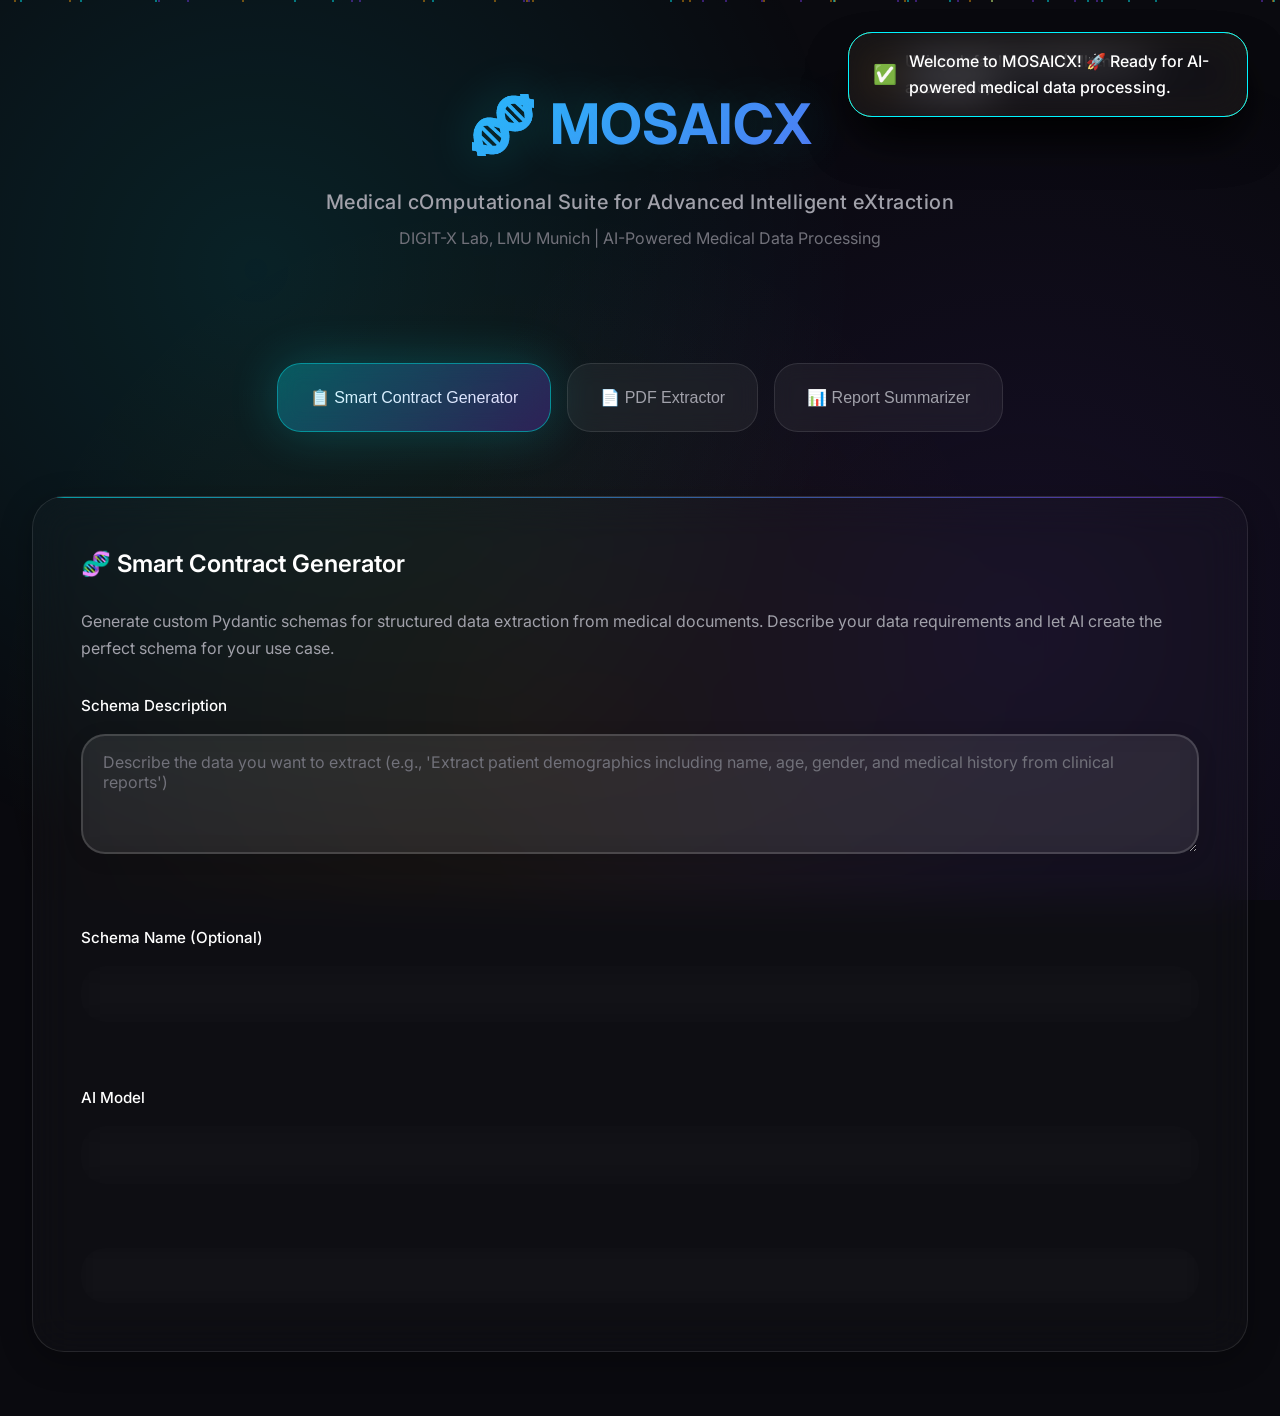
==== webapp/frontend/index.html @ 0a40012f "🚀 MOSAICX v1.1.1 Production Release ✅ Complete codebase cleanup and production readiness - Removed a" ====
<!DOCTYPE html>
<html lang="en">
<head>
    <meta charset="UTF-8">
    <meta name="viewport" content="width=device-width, initial-scale=1.0">
    <title>🧬 MOSAICX - Medical AI Suite</title>
    <link rel="stylesheet" href="style.css?v=1.1.0">
    <link rel="preconnect" href="https://fonts.googleapis.com">
    <link rel="preconnect" href="https://fonts.gstatic.com" crossorigin>
    <link rel="icon" href="data:image/svg+xml,<svg xmlns='http://www.w3.org/2000/svg' viewBox='0 0 100 100'><text y='.9em' font-size='90'>🧬</text></svg>">
</head>
<body>
    <!-- Animated Particles Background -->
    <div class="particles" id="particles"></div>
    
    <div class="container">
        <!-- Header Section -->
        <header class="header">
            <h1 class="logo">🧬 MOSAICX</h1>
            <p class="tagline">Medical cOmputational Suite for Advanced Intelligent eXtraction</p>
            <p class="subtitle">DIGIT-X Lab, LMU Munich | AI-Powered Medical Data Processing</p>
        </header>

        <!-- Navigation Tabs -->
        <nav class="tabs" role="tablist">
            <button class="tab-btn active" onclick="showTab('schema')" role="tab" aria-selected="true" aria-controls="schema-panel">
                📋 Smart Contract Generator
            </button>
            <button class="tab-btn" onclick="showTab('extract')" role="tab" aria-selected="false" aria-controls="extract-panel">
                📄 PDF Extractor
            </button>
            <button class="tab-btn" onclick="showTab('summarize')" role="tab" aria-selected="false" aria-controls="summarize-panel">
                📊 Report Summarizer
            </button>
        </nav>

        <!-- Schema Generator Tab -->
        <div id="schema" class="tab-content active" role="tabpanel" aria-labelledby="schema-tab">
            <div class="card">
                <h2 class="card-title">🧬 Smart Contract Generator</h2>
                <p class="card-description">
                    Generate custom Pydantic schemas for structured data extraction from medical documents. 
                    Describe your data requirements and let AI create the perfect schema for your use case.
                </p>
                
                <form id="schemaForm" class="grid">
                    <div class="form-group">
                        <label for="schemaDescription" class="form-label">Schema Description</label>
                        <textarea 
                            id="schemaDescription" 
                            name="description" 
                            class="form-textarea" 
                            placeholder="Describe the data you want to extract (e.g., 'Extract patient demographics including name, age, gender, and medical history from clinical reports')"
                            required
                        ></textarea>
                    </div>
                    
                    <div class="form-group">
                        <label for="schemaName" class="form-label">Schema Name (Optional)</label>
                        <input 
                            type="text" 
                            id="schemaName" 
                            name="name" 
                            class="form-input" 
                            placeholder="e.g., PatientDemographics, LabResults, etc."
                        >
                    </div>
                    
                    <div class="form-group">
                        <label for="schemaModel" class="form-label">AI Model</label>
                        <select id="schemaModel" name="model" class="form-select" required>
                            <option value="">Loading models...</option>
                        </select>
                    </div>
                    
                    <button type="submit" class="btn">
                        <span>⚡</span> Generate Schema
                    </button>
                </form>
                
                <div id="schemaResults" class="results hidden">
                    <h3 class="card-title">Generated Smart Contract</h3>
                    <div class="result-item">
                        <div class="result-title">Smart Contract Model</div>
                        <pre class="result-content" id="schemaOutput"></pre>
                    </div>
                </div>
            </div>
        </div>

        <!-- PDF Extractor Tab -->
        <div id="extract" class="tab-content" role="tabpanel" aria-labelledby="extract-tab">
            <div class="card">
                <h2 class="card-title">📄 AI-Powered PDF Data Extractor</h2>
                <p class="card-description">
                    Upload PDF documents and extract structured data using AI. Perfect for processing 
                    medical reports, research papers, and clinical documentation with high accuracy.
                </p>
                
                <form id="extractForm" class="grid">
                    <div class="form-group">
                        <label for="extractFiles" class="form-label">Select PDF Files</label>
                        <div class="file-upload">
                            <input 
                                type="file" 
                                id="extractFiles" 
                                name="files" 
                                class="file-upload-input" 
                                multiple 
                                accept=".pdf"
                            >
                            <label for="extractFiles" class="file-upload-label">
                                <span class="file-upload-icon">📁</span>
                                <div>
                                    <div class="file-upload-text">Choose PDF Files</div>
                                    <div style="font-size: 0.875rem; color: var(--text-muted); margin-top: 0.25rem;">
                                        Drag & drop files here or click to browse
                                    </div>
                                </div>
                            </label>
                        </div>
                        <div id="extractFileList" class="mt-sm"></div>
                    </div>
                    
                    <div class="form-group">
                        <label for="extractSchema" class="form-label">Generated Schema</label>
                        <select id="extractSchema" name="schema" class="form-select">
                            <option value="">Select a previously generated schema...</option>
                        </select>
                        <div style="font-size: 0.875rem; color: var(--text-muted); margin-top: 0.25rem;">
                            Choose a schema from your previous generations to extract structured data
                        </div>
                    </div>
                    
                    <div class="form-group">
                        <label for="extractModel" class="form-label">AI Model</label>
                        <select id="extractModel" name="model" class="form-select" required>
                            <option value="">Loading models...</option>
                        </select>
                    </div>
                    
                    <button type="submit" class="btn">
                        <span>🚀</span> Extract Data
                    </button>
                </form>
                
                <div id="extractResults" class="results hidden">
                    <h3 class="card-title">Extraction Results</h3>
                    <div id="extractOutput"></div>
                </div>
            </div>
        </div>

        <!-- Report Summarizer Tab -->
        <div id="summarize" class="tab-content" role="tabpanel" aria-labelledby="summarize-tab">
            <div class="card">
                <h2 class="card-title">📊 Intelligent Report Summarizer</h2>
                <p class="card-description">
                    Upload multiple medical reports and get comprehensive summaries with timeline analysis. 
                    Perfect for tracking patient progress and identifying key medical insights.
                </p>
                
                <form id="summarizeForm" class="grid">
                    <div class="form-group">
                        <label for="summarizeFiles" class="form-label">Select Report Files</label>
                        <div class="file-upload">
                            <input 
                                type="file" 
                                id="summarizeFiles" 
                                name="files" 
                                class="file-upload-input" 
                                multiple 
                                accept=".pdf,.txt,.docx"
                                required
                            >
                            <label for="summarizeFiles" class="file-upload-label">
                                <span class="file-upload-icon">📋</span>
                                <div>
                                    <div class="file-upload-text">Choose Report Files</div>
                                    <div style="font-size: 0.875rem; color: var(--text-muted); margin-top: 0.25rem;">
                                        Supports PDF, TXT, and DOCX formats
                                    </div>
                                </div>
                            </label>
                        </div>
                        <div id="summarizeFileList" class="mt-sm"></div>
                    </div>
                    
                    <div class="form-group">
                        <label for="summarizeModel" class="form-label">AI Model</label>
                        <select id="summarizeModel" name="model" class="form-select" required>
                            <option value="">Loading models...</option>
                        </select>
                    </div>
                    
                    <button type="submit" class="btn">
                        <span>⭐</span> Generate Summary
                    </button>
                </form>
                
                <div id="summarizeResults" class="results hidden">
                    <h3 class="card-title">Summary & Timeline</h3>
                    <div class="grid grid-2">
                        <div class="card">
                            <h4 class="card-title">Overall Summary</h4>
                            <div id="overallSummary" class="result-content"></div>
                        </div>
                        <div class="card">
                            <h4 class="card-title">Medical Timeline</h4>
                            <div id="timelineOutput" class="timeline"></div>
                        </div>
                    </div>
                </div>
            </div>
        </div>
    </div>

    <!-- JavaScript -->
    <script src="app.js?v=1.1.0"></script>
</body>
</html>
---- webapp/frontend/style.css ----
/* MOSAICX - Ultra Modern Frontend from Scratch */
@import url('https://fonts.googleapis.com/css2?family=Inter:ital,wght@0,300;0,400;0,500;0,600;0,700;1,300;1,400;1,500&family=JetBrains+Mono:wght@400;500;600&display=swap');

/* Modern CSS Reset & Base */
* {
    margin: 0;
    padding: 0;
    box-sizing: border-box;
}

:root {
    /* Color Palette - Ethereal Space Theme */
    --bg-primary: #0a0a0f;
    --bg-secondary: #1a1a2e;
    --bg-card: rgba(255, 255, 255, 0.02);
    --bg-glass: rgba(255, 255, 255, 0.05);
    
    /* Accent Colors */
    --accent-primary: #00f5ff;    /* Electric Cyan */
    --accent-secondary: #7c3aed;  /* Deep Purple */
    --accent-tertiary: #f59e0b;   /* Amber Gold */
    
    /* Text Colors */
    --text-primary: #ffffff;
    --text-secondary: #a1a1aa;
    --text-muted: #71717a;
    
    /* Gradients */
    --gradient-primary: linear-gradient(135deg, #00f5ff 0%, #7c3aed 100%);
    --gradient-secondary: linear-gradient(135deg, #7c3aed 0%, #f59e0b 100%);
    --gradient-card: linear-gradient(135deg, rgba(0, 245, 255, 0.1) 0%, rgba(124, 58, 237, 0.1) 100%);
    
    /* Shadows & Effects */
    --shadow-glow: 0 0 50px rgba(0, 245, 255, 0.2);
    --shadow-deep: 0 25px 50px -12px rgba(0, 0, 0, 0.8);
    --shadow-card: 0 8px 32px rgba(0, 0, 0, 0.3);
    
    /* Spacing */
    --space-xs: 0.5rem;
    --space-sm: 1rem;
    --space-md: 1.5rem;
    --space-lg: 2rem;
    --space-xl: 3rem;
    --space-2xl: 4rem;
    
    /* Border Radius */
    --radius-sm: 0.5rem;
    --radius-md: 1rem;
    --radius-lg: 1.5rem;
    --radius-xl: 2rem;
}

/* Animated Background */
body {
    font-family: 'Inter', -apple-system, BlinkMacSystemFont, 'Segoe UI', 'Roboto', 'Oxygen', 'Ubuntu', 'Cantarell', 'Fira Sans', 'Droid Sans', 'Helvetica Neue', sans-serif;
    background: var(--bg-primary);
    color: var(--text-primary);
    min-height: 100vh;
    overflow-x: hidden;
    position: relative;
    line-height: 1.6;
    font-weight: 400;
    -webkit-font-smoothing: antialiased;
    -moz-osx-font-smoothing: grayscale;
}

body::before {
    content: '';
    position: fixed;
    top: 0;
    left: 0;
    width: 100%;
    height: 100%;
    background: 
        radial-gradient(circle at 20% 30%, rgba(0, 245, 255, 0.1) 0%, transparent 50%),
        radial-gradient(circle at 80% 70%, rgba(124, 58, 237, 0.1) 0%, transparent 50%),
        radial-gradient(circle at 40% 80%, rgba(245, 158, 11, 0.05) 0%, transparent 50%);
    z-index: -1;
    animation: backgroundPulse 20s ease-in-out infinite alternate;
}

@keyframes backgroundPulse {
    0% { opacity: 0.3; }
    100% { opacity: 0.7; }
}

/* Floating Particles */
.particles {
    position: fixed;
    top: 0;
    left: 0;
    width: 100%;
    height: 100%;
    pointer-events: none;
    z-index: -1;
}

.particle {
    position: absolute;
    width: 2px;
    height: 2px;
    background: var(--accent-primary);
    border-radius: 50%;
    animation: float 15s linear infinite;
    opacity: 0.6;
}

.particle:nth-child(2n) {
    background: var(--accent-secondary);
    animation-duration: 20s;
}

.particle:nth-child(3n) {
    background: var(--accent-tertiary);
    animation-duration: 25s;
}

@keyframes float {
    0% {
        transform: translateY(100vh) rotate(0deg);
        opacity: 0;
    }
    10% {
        opacity: 0.6;
    }
    90% {
        opacity: 0.6;
    }
    100% {
        transform: translateY(-100px) rotate(360deg);
        opacity: 0;
    }
}

/* Main Container */
.container {
    max-width: 1400px;
    margin: 0 auto;
    padding: var(--space-lg);
    position: relative;
    z-index: 10;
}

/* Header Section */
.header {
    text-align: center;
    margin-bottom: var(--space-2xl);
    padding: var(--space-xl) 0;
}

.logo {
    font-size: 3.5rem;
    font-weight: 700;
    background: var(--gradient-primary);
    background-clip: text;
    -webkit-background-clip: text;
    -webkit-text-fill-color: transparent;
    margin-bottom: var(--space-sm);
    text-shadow: var(--shadow-glow);
    animation: logoGlow 3s ease-in-out infinite alternate;
}

@keyframes logoGlow {
    0% { filter: drop-shadow(0 0 10px rgba(0, 245, 255, 0.3)); }
    100% { filter: drop-shadow(0 0 30px rgba(0, 245, 255, 0.6)); }
}

.tagline {
    font-size: 1.25rem;
    font-weight: 500;
    color: var(--text-secondary);
    margin-bottom: var(--space-xs);
    letter-spacing: 0.5px;
}

.subtitle {
    font-size: 1rem;
    color: var(--text-muted);
    font-weight: 400;
}

/* Navigation Tabs */
.tabs {
    display: flex;
    justify-content: center;
    gap: var(--space-sm);
    margin-bottom: var(--space-2xl);
    flex-wrap: wrap;
}

.tab-btn {
    background: var(--bg-glass);
    border: 1px solid rgba(255, 255, 255, 0.1);
    color: var(--text-secondary);
    padding: var(--space-md) var(--space-lg);
    border-radius: var(--radius-lg);
    font-size: 1rem;
    font-weight: 500;
    cursor: pointer;
    transition: all 0.3s cubic-bezier(0.4, 0, 0.2, 1);
    backdrop-filter: blur(10px);
    position: relative;
    overflow: hidden;
}

.tab-btn::before {
    content: '';
    position: absolute;
    top: 0;
    left: -100%;
    width: 100%;
    height: 100%;
    background: var(--gradient-primary);
    opacity: 0;
    transition: all 0.3s ease;
}

.tab-btn:hover {
    transform: translateY(-2px);
    box-shadow: var(--shadow-card);
    border-color: rgba(0, 245, 255, 0.3);
}

.tab-btn:hover::before {
    left: 0;
    opacity: 0.1;
}

.tab-btn.active {
    background: var(--gradient-card);
    color: var(--text-primary);
    border-color: rgba(0, 245, 255, 0.5);
    box-shadow: var(--shadow-glow);
}

.tab-btn.active::before {
    left: 0;
    opacity: 0.2;
}

/* Tab Content */
.tab-content {
    display: none;
    animation: fadeInUp 0.6s cubic-bezier(0.4, 0, 0.2, 1);
}

.tab-content.active {
    display: block;
}

@keyframes fadeInUp {
    0% {
        opacity: 0;
        transform: translateY(30px);
    }
    100% {
        opacity: 1;
        transform: translateY(0);
    }
}

/* Cards */
.card {
    background: var(--bg-card);
    border: 1px solid rgba(255, 255, 255, 0.1);
    border-radius: var(--radius-xl);
    padding: var(--space-xl);
    backdrop-filter: blur(20px);
    box-shadow: var(--shadow-card);
    position: relative;
    overflow: hidden;
    margin-bottom: var(--space-lg);
}

.card::before {
    content: '';
    position: absolute;
    top: 0;
    left: 0;
    right: 0;
    height: 1px;
    background: var(--gradient-primary);
    opacity: 0.6;
}

.card-title {
    font-size: 1.5rem;
    font-weight: 600;
    margin-bottom: var(--space-md);
    color: var(--text-primary);
}

.card-description {
    color: var(--text-secondary);
    margin-bottom: var(--space-lg);
    line-height: 1.7;
}

/* Form Elements */
.form-group {
    margin-bottom: var(--space-lg);
}

.form-label {
    display: block;
    font-weight: 500;
    margin-bottom: var(--space-sm);
    color: var(--text-primary);
    font-size: 0.95rem;
}

.form-input,
.form-textarea,
.form-select {
    width: 100%;
    padding: 1rem 1.25rem;
    background: rgba(255, 255, 255, 0.08);
    border: 2px solid rgba(255, 255, 255, 0.15);
    border-radius: var(--radius-lg);
    color: var(--text-primary);
    font-size: 1rem;
    font-family: 'Inter', sans-serif;
    font-weight: 400;
    transition: all 0.4s cubic-bezier(0.4, 0, 0.2, 1);
    backdrop-filter: blur(15px);
    box-shadow: 0 4px 20px rgba(0, 0, 0, 0.1);
}

.form-input:focus,
.form-textarea:focus,
.form-select:focus {
    outline: none;
    border-color: var(--accent-primary);
    box-shadow: 0 0 0 3px rgba(0, 245, 255, 0.2), 0 4px 30px rgba(0, 245, 255, 0.1);
    background: rgba(255, 255, 255, 0.12);
    transform: translateY(-1px);
}

.form-input::placeholder,
.form-textarea::placeholder {
    color: var(--text-muted);
}

.form-textarea {
    resize: vertical;
    min-height: 120px;
}

/* File Upload */
.file-upload {
    position: relative;
    display: inline-block;
    width: 100%;
}

.file-upload-input {
    position: absolute;
    opacity: 0;
    width: 100%;
    height: 100%;
    cursor: pointer;
}

.file-upload-label {
    display: flex;
    align-items: center;
    justify-content: center;
    gap: var(--space-sm);
    padding: var(--space-xl);
    background: var(--bg-glass);
    border: 2px dashed rgba(255, 255, 255, 0.3);
    border-radius: var(--radius-lg);
    cursor: pointer;
    transition: all 0.3s ease;
    text-align: center;
}

.file-upload-label:hover {
    border-color: var(--accent-primary);
    background: rgba(0, 245, 255, 0.05);
}

.file-upload-icon {
    font-size: 2rem;
}

.file-upload-text {
    font-weight: 500;
}

/* Buttons */
.btn {
    display: inline-flex;
    align-items: center;
    justify-content: center;
    gap: var(--space-sm);
    padding: 1rem 2rem;
    background: var(--gradient-card);
    color: var(--text-primary);
    border: 1px solid rgba(0, 245, 255, 0.5);
    border-radius: var(--radius-lg);
    font-size: 1.1rem;
    font-weight: 600;
    font-family: 'Inter', sans-serif;
    cursor: pointer;
    transition: all 0.4s cubic-bezier(0.4, 0, 0.2, 1);
    position: relative;
    overflow: hidden;
    text-decoration: none;
    min-width: 200px;
    box-shadow: var(--shadow-glow);
    letter-spacing: 0.5px;
    backdrop-filter: blur(10px);
}

.btn::before {
    content: '';
    position: absolute;
    top: 0;
    left: -100%;
    width: 100%;
    height: 100%;
    background: var(--gradient-primary);
    opacity: 0;
    transition: all 0.3s ease;
}

.btn:hover {
    transform: translateY(-2px);
    box-shadow: var(--shadow-glow);
    border-color: rgba(0, 245, 255, 0.3);
}

.btn:hover::before {
    left: 0;
    opacity: 0.1;
}

.btn:active {
    transform: translateY(-1px) scale(0.98);
    transition: all 0.1s ease;
}

.btn:focus {
    outline: 2px solid rgba(0, 245, 255, 0.5);
    outline-offset: 2px;
}

.btn-secondary {
    background: var(--gradient-secondary);
    box-shadow: 0 4px 20px rgba(124, 58, 237, 0.3);
}

.btn-secondary:hover {
    box-shadow: 0 8px 40px rgba(124, 58, 237, 0.4), 0 0 30px rgba(245, 158, 11, 0.3);
}

.btn-outline {
    background: transparent;
    border: 2px solid rgba(0, 245, 255, 0.5);
    color: var(--text-primary);
    box-shadow: none;
}

.btn-outline:hover {
    background: rgba(255, 255, 255, 0.1);
    border-color: var(--accent-primary);
}

/* Loading States */
.loading {
    display: flex;
    align-items: center;
    gap: var(--space-sm);
    color: var(--text-secondary);
}

.spinner {
    width: 20px;
    height: 20px;
    border: 2px solid rgba(255, 255, 255, 0.2);
    border-top: 2px solid var(--accent-primary);
    border-radius: 50%;
    animation: spin 1s linear infinite;
}

@keyframes spin {
    0% { transform: rotate(0deg); }
    100% { transform: rotate(360deg); }
}

/* Results Display */
.results {
    margin-top: var(--space-lg);
}

.result-item {
    background: rgba(255, 255, 255, 0.03);
    border: 1px solid rgba(255, 255, 255, 0.1);
    border-radius: var(--radius-md);
    padding: var(--space-md);
    margin-bottom: var(--space-md);
}

.result-title {
    font-weight: 600;
    color: var(--accent-primary);
    margin-bottom: var(--space-xs);
}

.result-content {
    color: var(--text-secondary);
    font-family: 'JetBrains Mono', monospace;
    font-size: 0.9rem;
    white-space: pre-wrap;
}

/* Timeline */
.timeline {
    position: relative;
    padding-left: var(--space-lg);
}

.timeline::before {
    content: '';
    position: absolute;
    left: 0;
    top: 0;
    bottom: 0;
    width: 2px;
    background: var(--gradient-primary);
    border-radius: 1px;
}

.timeline-item {
    position: relative;
    margin-bottom: var(--space-lg);
    padding-left: var(--space-lg);
}

.timeline-item::before {
    content: '';
    position: absolute;
    left: -6px;
    top: 0;
    width: 12px;
    height: 12px;
    background: var(--accent-primary);
    border-radius: 50%;
    box-shadow: 0 0 10px rgba(0, 245, 255, 0.5);
}

.timeline-content {
    background: var(--bg-glass);
    border-radius: var(--radius-md);
    padding: var(--space-md);
    backdrop-filter: blur(10px);
}

.timeline-title {
    font-weight: 600;
    color: var(--text-primary);
    margin-bottom: var(--space-xs);
}

.timeline-text {
    color: var(--text-secondary);
    font-size: 0.95rem;
}

/* Grid Layout */
.grid {
    display: grid;
    gap: var(--space-lg);
}

.grid-2 {
    grid-template-columns: repeat(auto-fit, minmax(300px, 1fr));
}

.grid-3 {
    grid-template-columns: repeat(auto-fit, minmax(250px, 1fr));
}

/* Responsive Design */
@media (max-width: 768px) {
    .container {
        padding: var(--space-md);
    }
    
    .logo {
        font-size: 2.5rem;
    }
    
    .tabs {
        flex-direction: column;
        align-items: center;
    }
    
    .tab-btn {
        width: 100%;
        max-width: 300px;
    }
    
    .card {
        padding: var(--space-lg);
    }
    
    .grid-2,
    .grid-3 {
        grid-template-columns: 1fr;
    }
}

/* Utility Classes */
.text-center { text-align: center; }
.text-left { text-align: left; }
.text-right { text-align: right; }

.mt-0 { margin-top: 0; }
.mt-sm { margin-top: var(--space-sm); }
.mt-md { margin-top: var(--space-md); }
.mt-lg { margin-top: var(--space-lg); }

.mb-0 { margin-bottom: 0; }
.mb-sm { margin-bottom: var(--space-sm); }
.mb-md { margin-bottom: var(--space-md); }
.mb-lg { margin-bottom: var(--space-lg); }

.hidden { display: none; }
.visible { display: block; }

/* Accessibility */
.sr-only {
    position: absolute;
    width: 1px;
    height: 1px;
    padding: 0;
    margin: -1px;
    overflow: hidden;
    clip: rect(0, 0, 0, 0);
    white-space: nowrap;
    border: 0;
}

/* Focus Management */
*:focus {
    outline: 2px solid var(--accent-primary);
    outline-offset: 2px;
}

/* Scrollbar Styling */
::-webkit-scrollbar {
    width: 8px;
}

::-webkit-scrollbar-track {
    background: var(--bg-secondary);
}

::-webkit-scrollbar-thumb {
    background: var(--accent-primary);
    border-radius: 4px;
}

::-webkit-scrollbar-thumb:hover {
    background: #00d4ff;
}
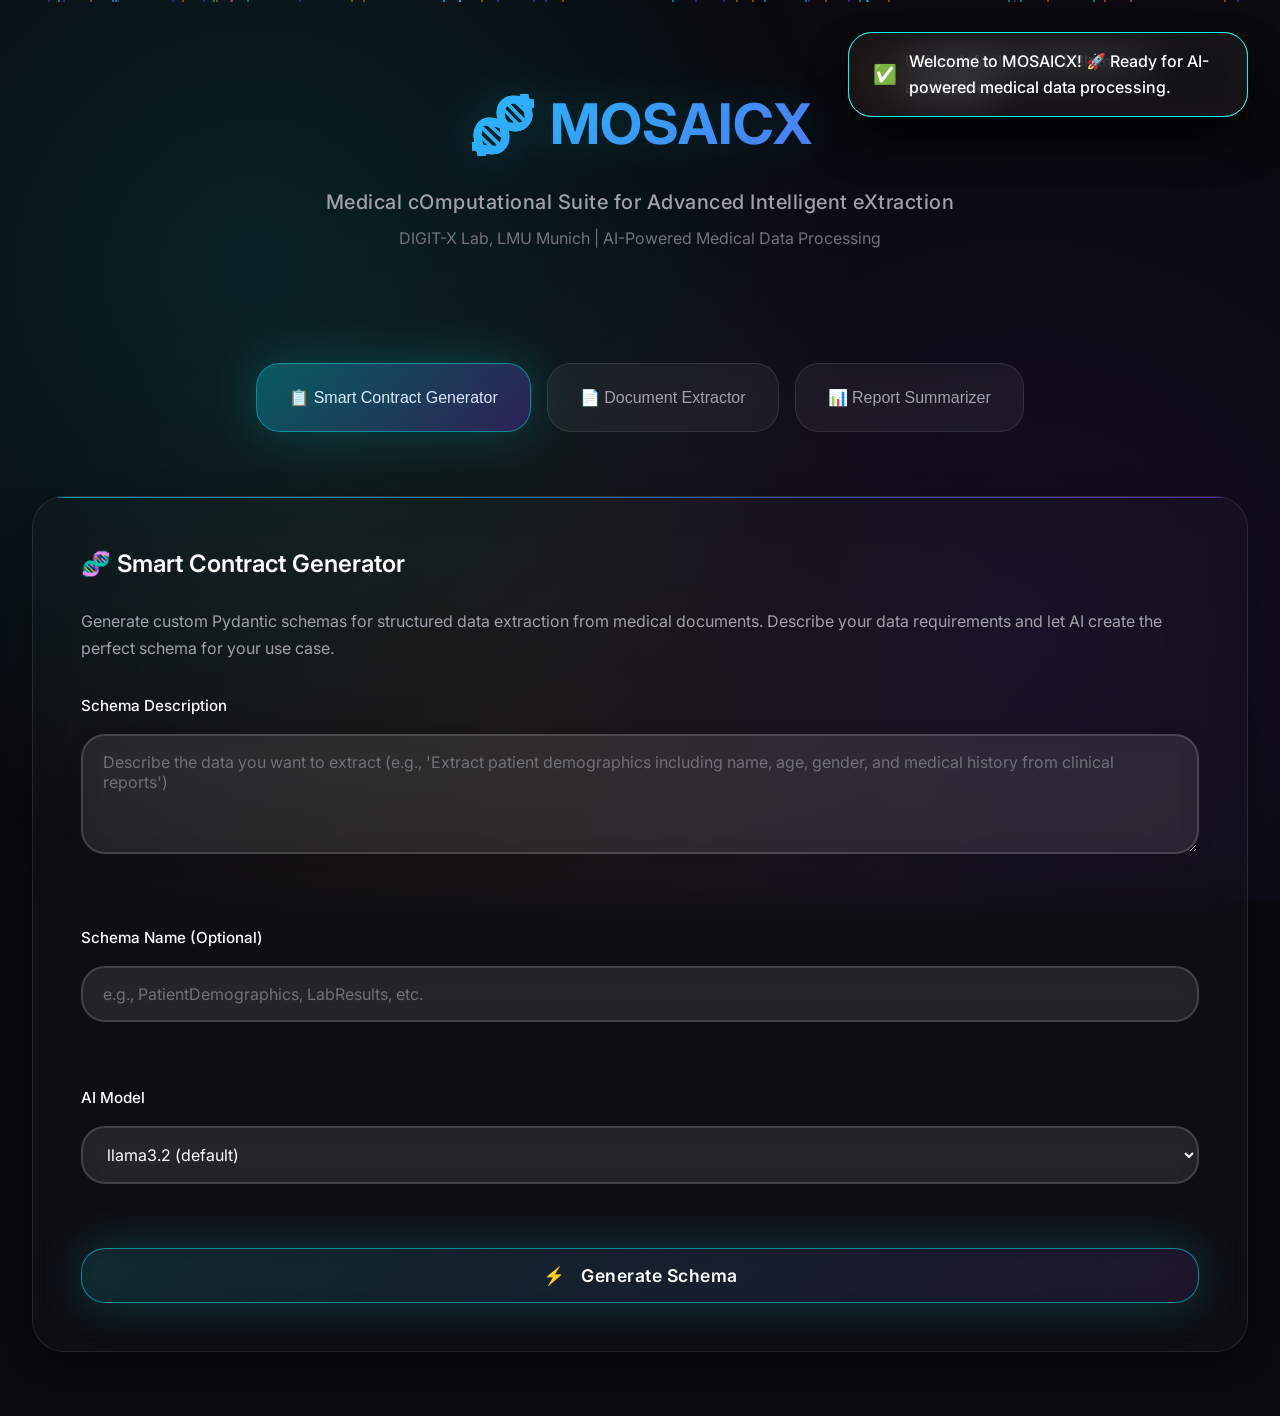
==== commit 4783356c: "Allow the reading of multiple clinical formats" ====
--- a/webapp/frontend/index.html
+++ b/webapp/frontend/index.html
@@ -27,7 +27,7 @@
                 📋 Smart Contract Generator
             </button>
             <button class="tab-btn" onclick="showTab('extract')" role="tab" aria-selected="false" aria-controls="extract-panel">
-                📄 PDF Extractor
+                📄 Document Extractor
             </button>
             <button class="tab-btn" onclick="showTab('summarize')" role="tab" aria-selected="false" aria-controls="summarize-panel">
                 📊 Report Summarizer
@@ -88,18 +88,18 @@
             </div>
         </div>
 
-        <!-- PDF Extractor Tab -->
+        <!-- Document Extractor Tab -->
         <div id="extract" class="tab-content" role="tabpanel" aria-labelledby="extract-tab">
             <div class="card">
-                <h2 class="card-title">📄 AI-Powered PDF Data Extractor</h2>
+                <h2 class="card-title">📄 AI-Powered Document Data Extractor</h2>
                 <p class="card-description">
-                    Upload PDF documents and extract structured data using AI. Perfect for processing 
-                    medical reports, research papers, and clinical documentation with high accuracy.
+                    Upload clinical documents (PDF, DOCX, PPTX, TXT, RTF) and extract structured data using AI.
+                    Perfect for processing medical reports, research papers, and clinical documentation with high accuracy.
                 </p>
                 
                 <form id="extractForm" class="grid">
                     <div class="form-group">
-                        <label for="extractFiles" class="form-label">Select PDF Files</label>
+                        <label for="extractFiles" class="form-label">Select Document Files</label>
                         <div class="file-upload">
                             <input 
                                 type="file" 
@@ -107,12 +107,12 @@
                                 name="files" 
                                 class="file-upload-input" 
                                 multiple 
-                                accept=".pdf"
+                                accept=".pdf,.doc,.docx,.ppt,.pptx,.txt,.md,.rtf"
                             >
                             <label for="extractFiles" class="file-upload-label">
                                 <span class="file-upload-icon">📁</span>
                                 <div>
-                                    <div class="file-upload-text">Choose PDF Files</div>
+                                    <div class="file-upload-text">Choose Document Files</div>
                                     <div style="font-size: 0.875rem; color: var(--text-muted); margin-top: 0.25rem;">
                                         Drag & drop files here or click to browse
                                     </div>
@@ -170,7 +170,7 @@
                                 name="files" 
                                 class="file-upload-input" 
                                 multiple 
-                                accept=".pdf,.txt,.docx"
+                                accept=".pdf,.doc,.docx,.ppt,.pptx,.txt,.md,.rtf"
                                 required
                             >
                             <label for="summarizeFiles" class="file-upload-label">
@@ -178,7 +178,7 @@
                                 <div>
                                     <div class="file-upload-text">Choose Report Files</div>
                                     <div style="font-size: 0.875rem; color: var(--text-muted); margin-top: 0.25rem;">
-                                        Supports PDF, TXT, and DOCX formats
+                                        Supports PDF, DOCX, DOC, PPTX, PPT, TXT, MD, and RTF formats
                                     </div>
                                 </div>
                             </label>
@@ -218,4 +218,4 @@
     <!-- JavaScript -->
     <script src="app.js?v=1.1.0"></script>
 </body>
-</html>+</html>
